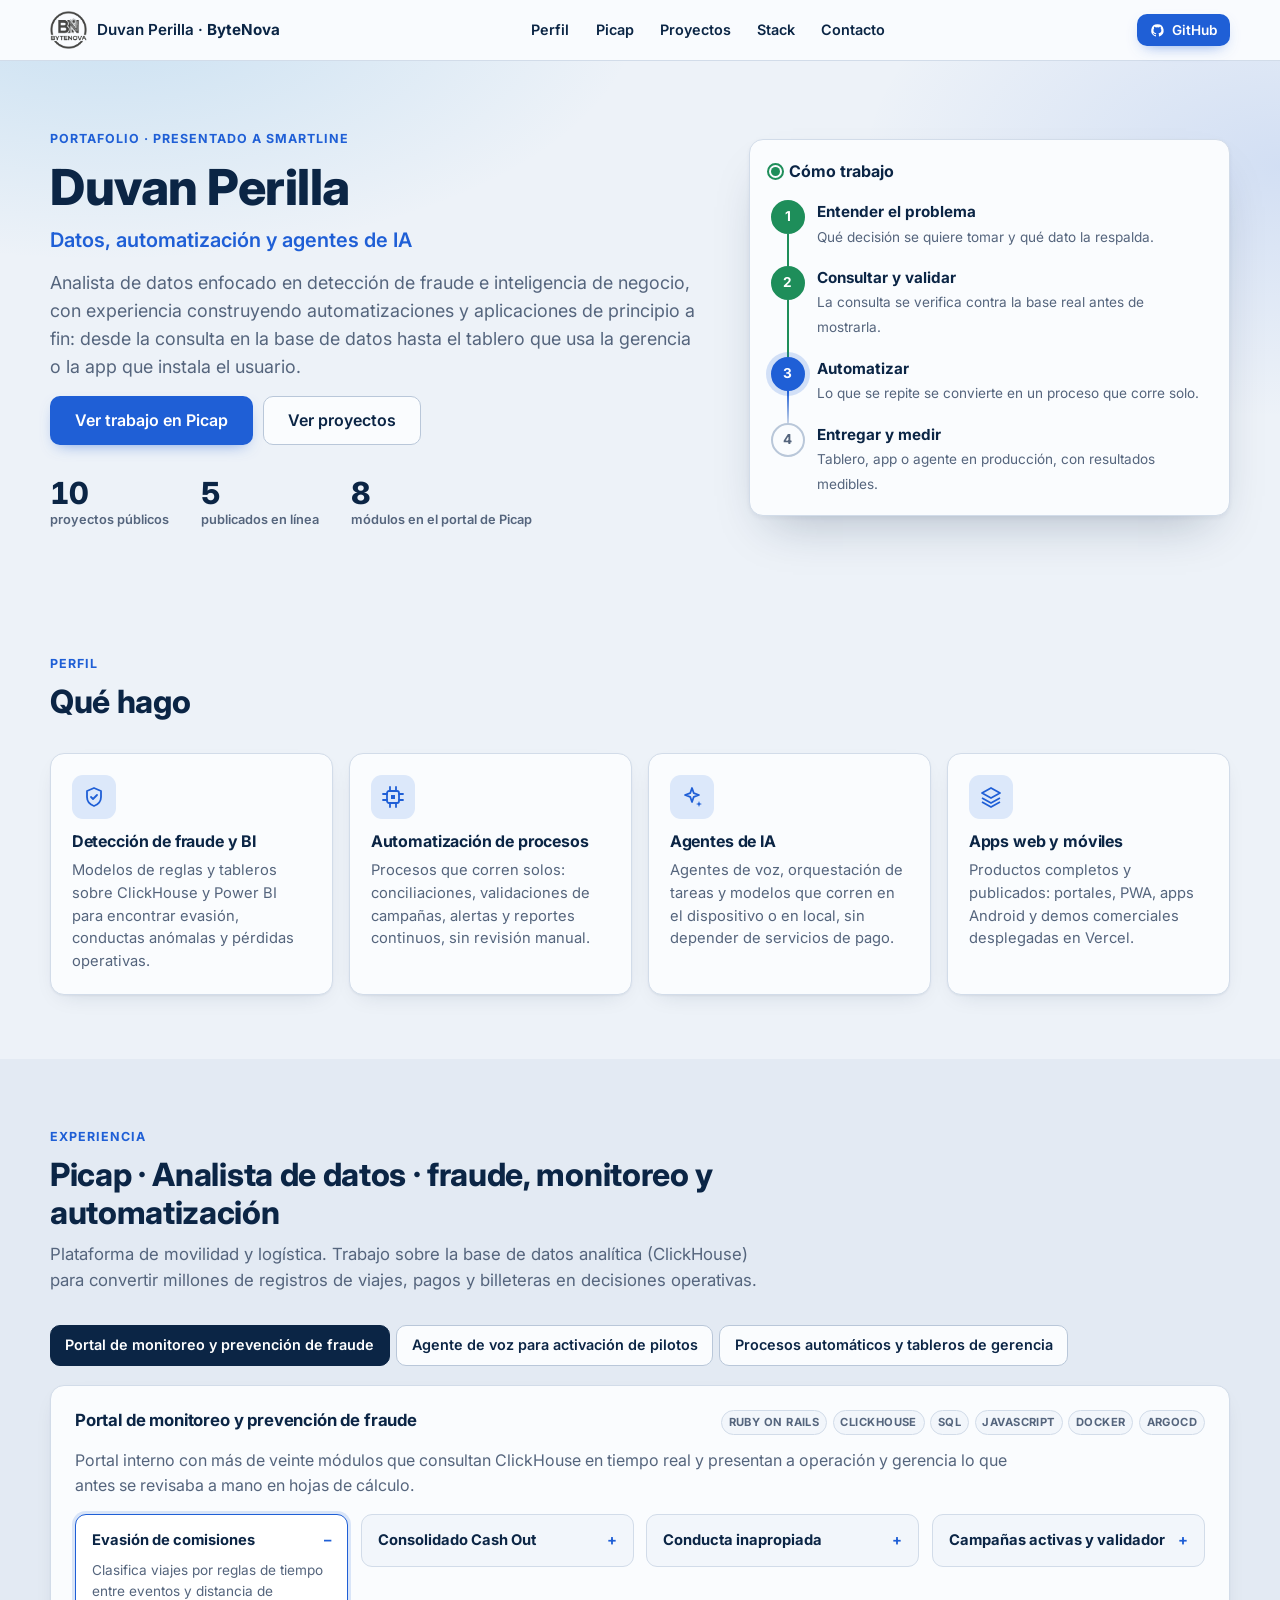
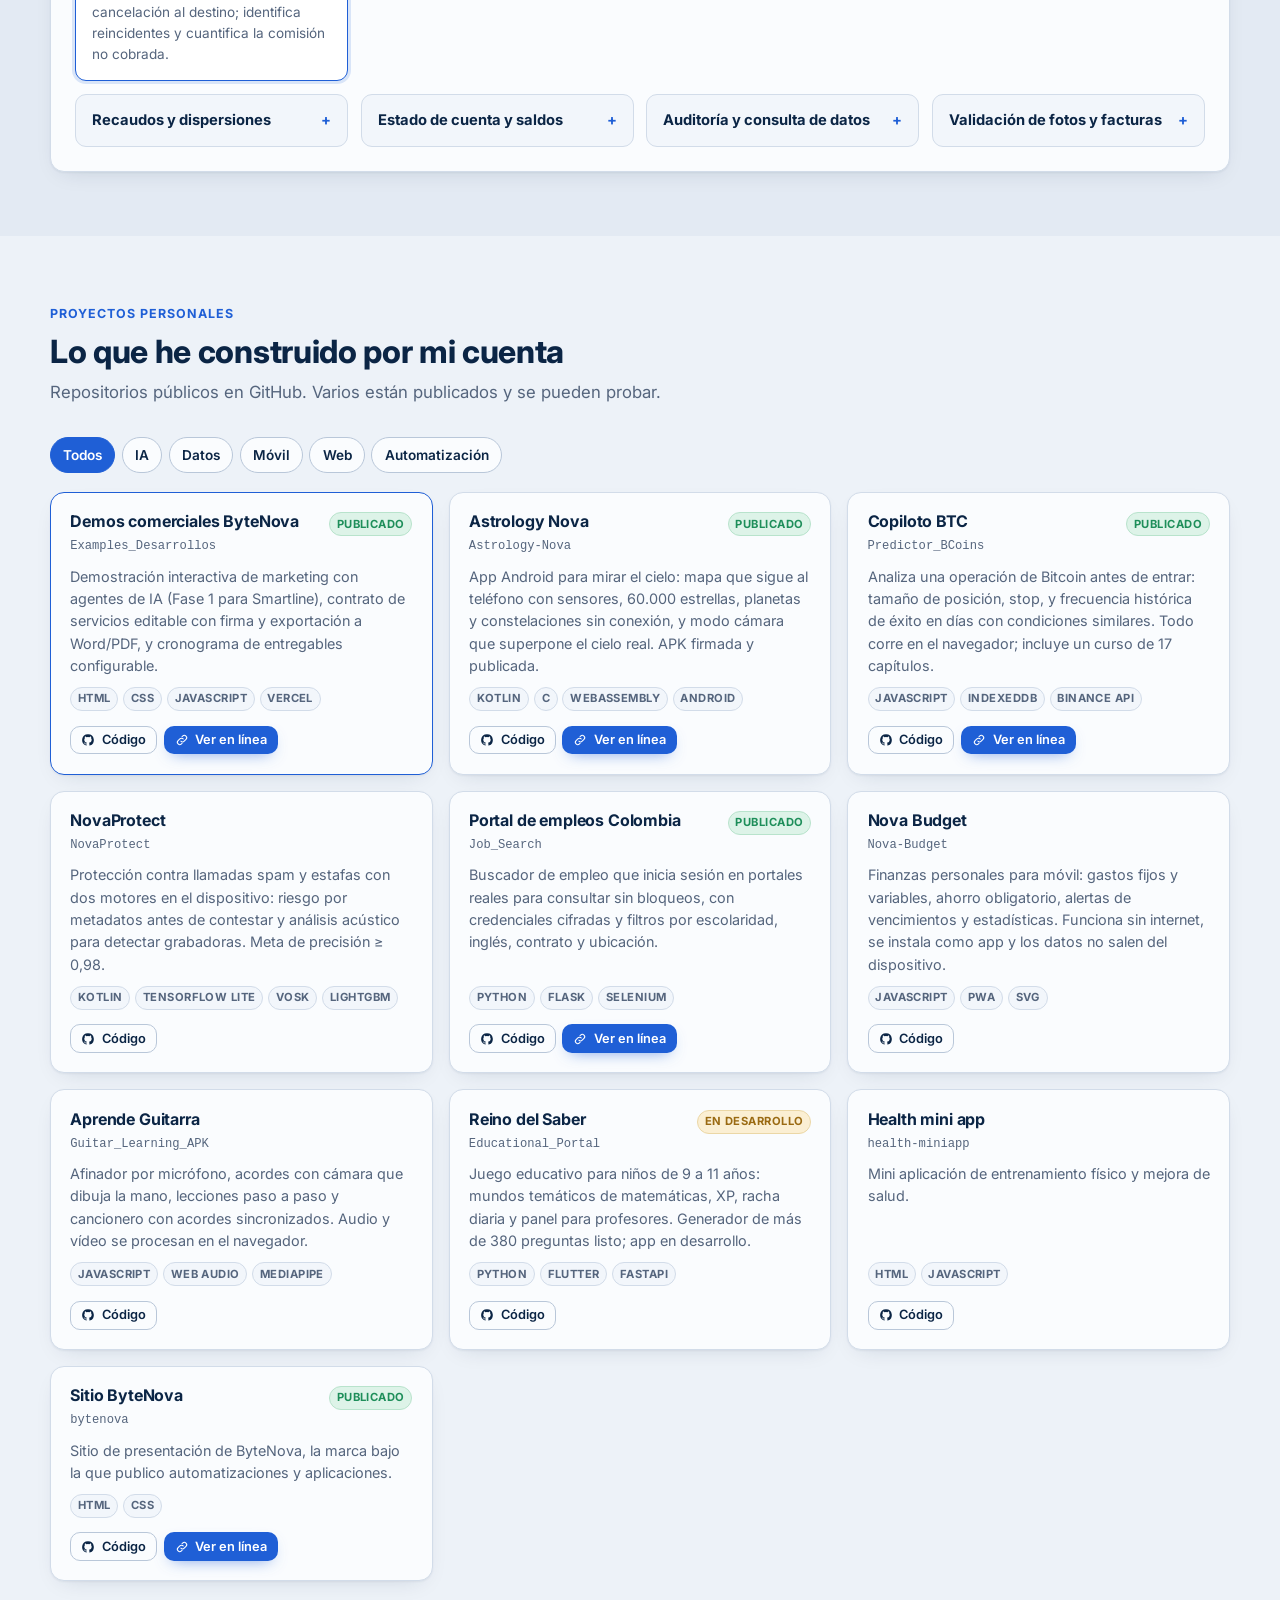
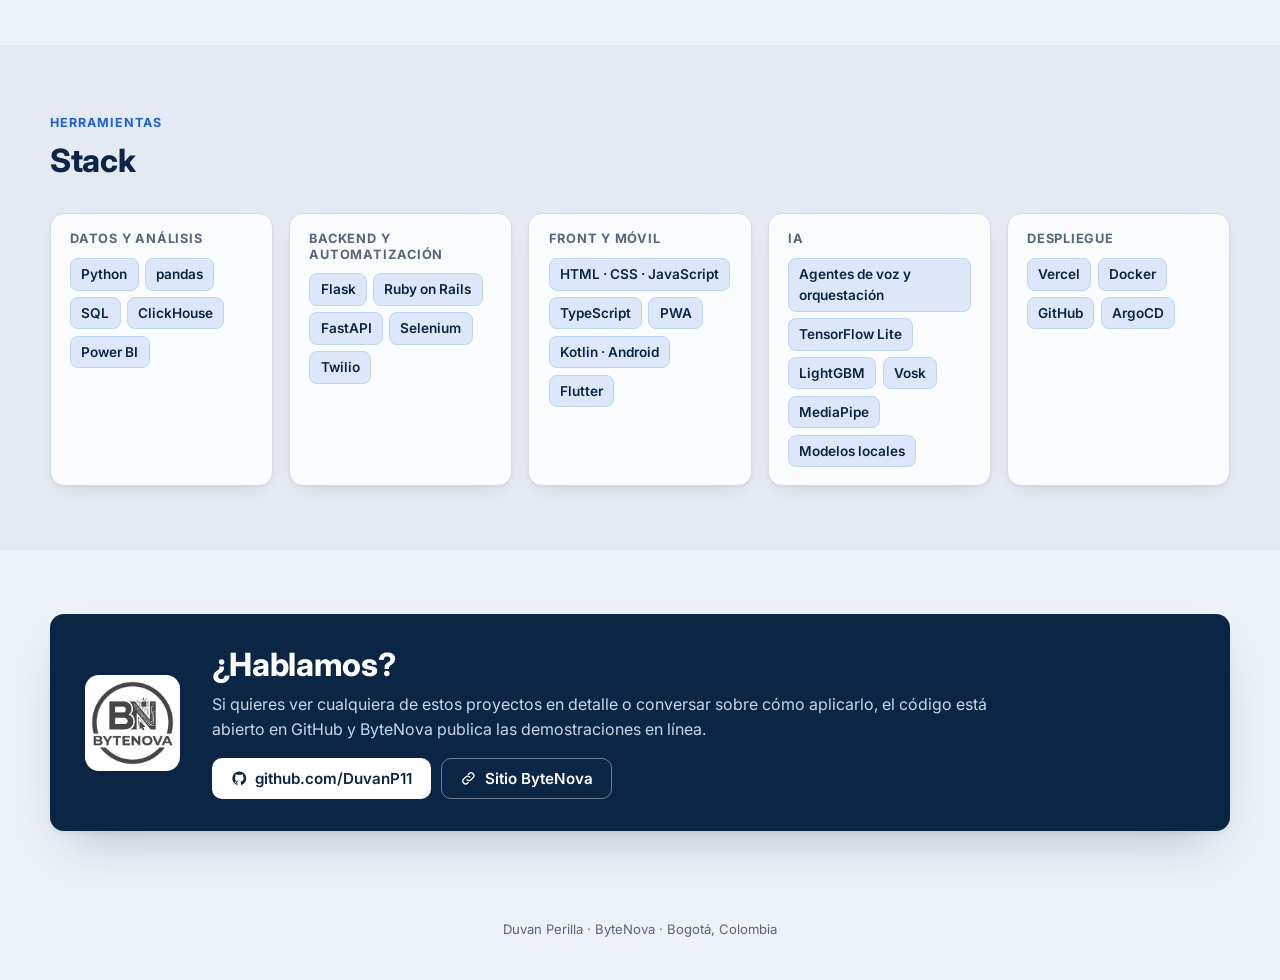
==== portafolio/index.html @ 6c01574f "Portafolio interactivo de Duvan Perilla / ByteNova Nueva carpeta portafolio/: resumen animado del tr" ====
<!DOCTYPE html>
<html lang="es">
<head>
  <meta charset="UTF-8">
  <meta name="viewport" content="width=device-width, initial-scale=1.0">
  <title>Duvan Perilla · ByteNova — Portafolio</title>
  <meta name="description" content="Resumen interactivo del trabajo de Duvan Perilla (ByteNova): detección de fraude y BI en Picap, automatización de procesos, agentes de IA y aplicaciones web y móviles.">
  <link rel="icon" href="assets/img/bytenova.png" type="image/png">
  <link rel="preconnect" href="https://fonts.googleapis.com">
  <link rel="preconnect" href="https://fonts.gstatic.com" crossorigin>
  <link href="https://fonts.googleapis.com/css2?family=Inter:wght@400;500;600;700;800&display=swap" rel="stylesheet">
  <link rel="stylesheet" href="assets/css/styles.css">
</head>
<body>

<svg width="0" height="0" style="position:absolute" aria-hidden="true">
  <symbol id="i-shield" viewBox="0 0 24 24"><path d="M12 3l7 3v6c0 4.5-3 7.5-7 9-4-1.5-7-4.5-7-9V6z" fill="none" stroke="currentColor" stroke-width="1.8" stroke-linejoin="round"/><path d="M9 12l2 2 4-4" fill="none" stroke="currentColor" stroke-width="1.8" stroke-linecap="round" stroke-linejoin="round"/></symbol>
  <symbol id="i-cpu" viewBox="0 0 24 24"><rect x="6" y="6" width="12" height="12" rx="2" fill="none" stroke="currentColor" stroke-width="1.8"/><rect x="10" y="10" width="4" height="4" fill="currentColor"/><path d="M9 2v4M15 2v4M9 18v4M15 18v4M2 9h4M2 15h4M18 9h4M18 15h4" stroke="currentColor" stroke-width="1.8" stroke-linecap="round"/></symbol>
  <symbol id="i-spark" viewBox="0 0 24 24"><path d="M12 3l1.8 5.2L19 10l-5.2 1.8L12 17l-1.8-5.2L5 10l5.2-1.8z" fill="none" stroke="currentColor" stroke-width="1.8" stroke-linejoin="round"/><path d="M19 16l.8 2.2L22 19l-2.2.8L19 22l-.8-2.2L16 19l2.2-.8z" fill="currentColor"/></symbol>
  <symbol id="i-layers" viewBox="0 0 24 24"><path d="M12 3l9 5-9 5-9-5z" fill="none" stroke="currentColor" stroke-width="1.8" stroke-linejoin="round"/><path d="M3 13l9 5 9-5M3 17l9 5 9-5" fill="none" stroke="currentColor" stroke-width="1.8" stroke-linejoin="round"/></symbol>
  <symbol id="i-github" viewBox="0 0 24 24"><path d="M12 2a10 10 0 0 0-3.2 19.5c.5.1.7-.2.7-.5v-1.8c-2.8.6-3.4-1.2-3.4-1.2-.4-1.1-1.1-1.4-1.1-1.4-.9-.6.1-.6.1-.6 1 .1 1.5 1 1.5 1 .9 1.6 2.4 1.1 3 .9.1-.7.4-1.1.6-1.4-2.2-.2-4.6-1.1-4.6-4.9 0-1.1.4-2 1-2.7-.1-.3-.4-1.3.1-2.7 0 0 .8-.3 2.7 1a9.4 9.4 0 0 1 5 0c1.9-1.3 2.7-1 2.7-1 .5 1.4.2 2.4.1 2.7.6.7 1 1.6 1 2.7 0 3.8-2.3 4.7-4.6 4.9.4.3.7.9.7 1.9V21c0 .3.2.6.7.5A10 10 0 0 0 12 2z" fill="currentColor"/></symbol>
  <symbol id="i-link" viewBox="0 0 24 24"><path d="M10 14a4 4 0 0 0 5.7 0l3-3a4 4 0 0 0-5.7-5.7l-1 1M14 10a4 4 0 0 0-5.7 0l-3 3a4 4 0 0 0 5.7 5.7l1-1" fill="none" stroke="currentColor" stroke-width="1.8" stroke-linecap="round"/></symbol>
  <symbol id="i-arrow" viewBox="0 0 24 24"><path d="M5 12h14M13 6l6 6-6 6" fill="none" stroke="currentColor" stroke-width="2" stroke-linecap="round" stroke-linejoin="round"/></symbol>
  <symbol id="i-db" viewBox="0 0 24 24"><ellipse cx="12" cy="6" rx="8" ry="3" fill="none" stroke="currentColor" stroke-width="1.8"/><path d="M4 6v12c0 1.7 3.6 3 8 3s8-1.3 8-3V6M4 12c0 1.7 3.6 3 8 3s8-1.3 8-3" fill="none" stroke="currentColor" stroke-width="1.8"/></symbol>
  <symbol id="i-phone" viewBox="0 0 24 24"><rect x="7" y="2" width="10" height="20" rx="2" fill="none" stroke="currentColor" stroke-width="1.8"/><path d="M11 18h2" stroke="currentColor" stroke-width="1.8" stroke-linecap="round"/></symbol>
  <symbol id="i-chart" viewBox="0 0 24 24"><path d="M4 20V10M10 20V4M16 20v-7M22 20H2" fill="none" stroke="currentColor" stroke-width="1.8" stroke-linecap="round"/></symbol>
  <symbol id="i-check" viewBox="0 0 24 24"><path d="M5 12.5l4.5 4.5L19 7.5" fill="none" stroke="currentColor" stroke-width="2.4" stroke-linecap="round" stroke-linejoin="round"/></symbol>
</svg>

<nav class="topnav" aria-label="Navegación">
  <div class="container topnav__inner">
    <a class="topnav__brand" href="#inicio"><img src="assets/img/bytenova.png" alt="ByteNova" width="900" height="917"><span>Duvan Perilla · <b>ByteNova</b></span></a>
    <ul class="topnav__links" id="navLinks">
      <li><a href="#perfil">Perfil</a></li>
      <li><a href="#picap">Picap</a></li>
      <li><a href="#proyectos">Proyectos</a></li>
      <li><a href="#stack">Stack</a></li>
      <li><a href="#contacto">Contacto</a></li>
    </ul>
    <a class="btn btn--primary btn--sm" id="ghTop" href="#" target="_blank" rel="noopener"><svg class="ico"><use href="#i-github"/></svg> GitHub</a>
  </div>
</nav>

<main>

<section class="hero" id="inicio">
  <div class="container hero__inner">
    <div class="hero__copy reveal">
      <span class="eyebrow" id="heroTag"></span>
      <h1 id="heroNombre"></h1>
      <p class="hero__title" id="heroTitulo"></p>
      <p class="lead" id="heroResumen"></p>
      <div class="hero__actions">
        <a class="btn btn--primary btn--lg" href="#picap">Ver trabajo en Picap</a>
        <a class="btn btn--ghost btn--lg" href="#proyectos">Ver proyectos</a>
      </div>
      <div class="hero__stats" id="heroStats"></div>
    </div>
    <div class="hero__visual reveal">
      <div class="flowcard">
        <div class="flowcard__head"><span class="dot-live"></span><span>Cómo trabajo</span></div>
        <ol class="flow" id="flujo"></ol>
      </div>
    </div>
  </div>
</section>

<section class="section" id="perfil">
  <div class="container">
    <div class="section__head reveal">
      <span class="eyebrow">Perfil</span>
      <h2>Qué hago</h2>
    </div>
    <div class="pillars" id="pilares"></div>
  </div>
</section>

<section class="section section--alt" id="picap">
  <div class="container">
    <div class="section__head reveal">
      <span class="eyebrow">Experiencia</span>
      <h2 id="picapTitulo"></h2>
      <p id="picapIntro"></p>
    </div>
    <div class="tabs reveal" id="picapTabs" role="tablist"></div>
    <div class="tabpanels" id="picapPanels"></div>
  </div>
</section>

<section class="section" id="proyectos">
  <div class="container">
    <div class="section__head reveal">
      <span class="eyebrow">Proyectos personales</span>
      <h2>Lo que he construido por mi cuenta</h2>
      <p>Repositorios públicos en GitHub. Varios están publicados y se pueden probar.</p>
    </div>
    <div class="filters reveal" id="filtros"></div>
    <div class="projects" id="proyectosGrid"></div>
  </div>
</section>

<section class="section section--alt" id="stack">
  <div class="container">
    <div class="section__head reveal">
      <span class="eyebrow">Herramientas</span>
      <h2>Stack</h2>
    </div>
    <div class="stack" id="stackGrid"></div>
  </div>
</section>

<section class="section" id="contacto">
  <div class="container">
    <div class="contact reveal">
      <img src="assets/img/bytenova.png" alt="ByteNova" width="900" height="917">
      <div>
        <h2>¿Hablamos?</h2>
        <p id="contactoTexto"></p>
        <div class="hero__actions" id="contactoLinks"></div>
      </div>
    </div>
  </div>
</section>

</main>

<footer class="foot"><div class="container"><span id="footTexto"></span></div></footer>

<script src="assets/js/datos.js"></script>
<script src="assets/js/app.js"></script>
</body>
</html>
---- portafolio/assets/css/styles.css ----
/* =====================================================================
   Portafolio · Duvan Perilla / ByteNova — misma paleta que las webs Smartline
   ===================================================================== */
:root {
  --bg: #EDF2F8; --bg-alt: #E3EAF3; --surface: #FAFCFE; --surface-2: #F2F6FB;
  --line: #D2DCE9; --line-strong: #B9C7D9;
  --navy: #0B2545; --blue: #1F5FD6; --blue-soft: #DCE8FA; --sl-blue: #3E9BD9;
  --text: #13213A; --muted: #55657D; --ok: #1E8E5A; --ok-soft: #DDF3E8; --warn: #9A6A12; --warn-soft: #FBEFD3;
  --radius: 14px; --shadow: 0 1px 2px rgba(11,37,69,.05), 0 8px 24px -12px rgba(11,37,69,.18);
  --shadow-lg: 0 2px 4px rgba(11,37,69,.05), 0 24px 48px -20px rgba(11,37,69,.28);
  --font: 'Inter', -apple-system, BlinkMacSystemFont, 'Segoe UI', Roboto, Helvetica, Arial, sans-serif;
  --ease: cubic-bezier(.2,.7,.2,1);
}
* { box-sizing: border-box; }
html { scroll-behavior: smooth; scroll-padding-top: 70px; }
body { margin: 0; font-family: var(--font); font-size: 16px; line-height: 1.55; color: var(--text); background: var(--bg); -webkit-font-smoothing: antialiased; }
img { max-width: 100%; display: block; }
h1, h2, h3 { margin: 0 0 .5rem; color: var(--navy); line-height: 1.2; letter-spacing: -.01em; }
h1 { font-size: clamp(2rem, 4.2vw, 3.1rem); font-weight: 800; }
h2 { font-size: clamp(1.5rem, 2.8vw, 2rem); font-weight: 750; }
h3 { font-size: 1.05rem; font-weight: 700; }
p { margin: 0 0 1rem; }
a { color: var(--blue); }
ul, ol { margin: 0; padding: 0; list-style: none; }
.container { width: min(1180px, 100% - 2rem); margin-inline: auto; }
.ico { width: 1.1em; height: 1.1em; flex: none; vertical-align: -.15em; }
.eyebrow { display: inline-block; font-size: .78rem; font-weight: 700; letter-spacing: .08em; text-transform: uppercase; color: var(--blue); margin-bottom: .6rem; }
.lead { font-size: 1.12rem; color: var(--muted); max-width: 44rem; }
.tag { display: inline-flex; align-items: center; gap: .3em; font-size: .7rem; font-weight: 700; letter-spacing: .04em; text-transform: uppercase; padding: .22em .6em; border-radius: 999px; border: 1px solid var(--line); background: var(--surface-2); color: var(--muted); white-space: nowrap; }
.tag--warn { background: var(--warn-soft); color: var(--warn); border-color: #EBD7A6; }
.tag--ok { background: var(--ok-soft); color: var(--ok); border-color: #B8E3CC; }

.btn { display: inline-flex; align-items: center; justify-content: center; gap: .5em; padding: .7em 1.2em; border-radius: 10px; font-weight: 600; font-size: .95rem; border: 1px solid transparent; cursor: pointer; text-decoration: none; line-height: 1.2; transition: transform .15s var(--ease), background .15s, border-color .15s; }
.btn:active { transform: translateY(1px); }
.btn--primary { background: var(--blue); color: #fff; box-shadow: 0 6px 16px -8px rgba(31,95,214,.7); }
.btn--primary:hover { background: #1A52BB; }
.btn--ghost { background: var(--surface); color: var(--navy); border-color: var(--line-strong); }
.btn--ghost:hover { border-color: var(--blue); color: var(--blue); }
.btn--lg { padding: .85em 1.5em; font-size: 1rem; }
.btn--sm { padding: .5em .9em; font-size: .85rem; }

/* nav */
.topnav { position: sticky; top: 0; z-index: 50; background: rgba(250,252,254,.92); backdrop-filter: blur(10px); -webkit-backdrop-filter: blur(10px); border-bottom: 1px solid var(--line); }
.topnav__inner { display: flex; align-items: center; gap: 1rem; min-height: 60px; }
.topnav__brand { display: flex; align-items: center; gap: .6rem; text-decoration: none; color: var(--navy); font-weight: 600; font-size: .95rem; }
.topnav__brand img { height: 38px; width: auto; }
.topnav__links { display: flex; gap: .2rem; flex: 1; justify-content: center; }
.topnav__links a { display: block; padding: .45em .8em; border-radius: 8px; color: var(--navy); text-decoration: none; font-weight: 600; font-size: .9rem; }
.topnav__links a:hover, .topnav__links a.is-active { background: var(--blue-soft); color: var(--blue); }

/* hero */
.hero { padding: 4rem 0 3.5rem; background: radial-gradient(900px 420px at 8% -10%, rgba(62,155,217,.2), transparent 60%), radial-gradient(700px 420px at 100% 20%, rgba(31,95,214,.13), transparent 60%), var(--bg); }
.hero__inner { display: grid; grid-template-columns: 1.15fr .85fr; gap: 3rem; align-items: center; }
.hero__title { font-size: 1.25rem; font-weight: 600; color: var(--blue); margin: 0 0 .8rem; }
.hero__actions { display: flex; gap: .6rem; flex-wrap: wrap; }
.hero__stats { display: flex; gap: 2rem; margin-top: 2rem; flex-wrap: wrap; }
.stat { display: flex; flex-direction: column; }
.stat__value { font-size: 1.9rem; font-weight: 800; color: var(--navy); letter-spacing: -.02em; font-variant-numeric: tabular-nums; line-height: 1.1; }
.stat__label { font-size: .8rem; color: var(--muted); font-weight: 600; }

.flowcard { background: var(--surface); border: 1px solid var(--line); border-radius: var(--radius); box-shadow: var(--shadow-lg); padding: 1.2rem 1.3rem; }
.flowcard__head { display: flex; align-items: center; gap: .6rem; font-weight: 700; color: var(--navy); margin-bottom: 1rem; }
.dot-live { width: 9px; height: 9px; border-radius: 50%; background: var(--ok); position: relative; }
.dot-live::after { content: ''; position: absolute; inset: -4px; border-radius: 50%; border: 2px solid var(--ok); animation: ping 1.4s ease-out infinite; }
@keyframes ping { 0% { transform: scale(.5); opacity: .8 } 100% { transform: scale(1.5); opacity: 0 } }
.flow { display: flex; flex-direction: column; }
.flow__step { display: grid; grid-template-columns: 34px 1fr; gap: .8rem; position: relative; padding-bottom: 1.1rem; }
.flow__step:last-child { padding-bottom: 0; }
.flow__step::before { content: ''; position: absolute; left: 16px; top: 34px; bottom: -2px; width: 2px; background: var(--line); }
.flow__step:last-child::before { display: none; }
.flow__step i { width: 34px; height: 34px; border-radius: 50%; border: 2px solid var(--line-strong); background: var(--surface); display: grid; place-items: center; font-style: normal; font-weight: 700; font-size: .85rem; color: var(--muted); transition: all .3s var(--ease); position: relative; z-index: 1; }
.flow__step strong { display: block; color: var(--navy); font-size: .95rem; }
.flow__step span { font-size: .85rem; color: var(--muted); }
.flow__step.is-on i { border-color: var(--blue); background: var(--blue); color: #fff; box-shadow: 0 0 0 5px rgba(31,95,214,.18); }
.flow__step.is-done i { border-color: var(--ok); background: var(--ok); color: #fff; }
.flow__step.is-done::before { background: var(--ok); }
.flow__step.is-on::before { background: linear-gradient(var(--blue), var(--line)); }

/* secciones */
.section { padding: 4rem 0; }
.section--alt { background: var(--bg-alt); }
.section__head { max-width: 46rem; margin-bottom: 2rem; }
.section__head p { color: var(--muted); font-size: 1.05rem; }

.pillars { display: grid; grid-template-columns: repeat(4, 1fr); gap: 1rem; }
.pillar { background: var(--surface); border: 1px solid var(--line); border-radius: var(--radius); padding: 1.3rem; box-shadow: var(--shadow); transition: transform .2s var(--ease), box-shadow .2s; }
.pillar:hover { transform: translateY(-3px); box-shadow: var(--shadow-lg); }
.pillar__icon { width: 44px; height: 44px; border-radius: 11px; background: var(--blue-soft); color: var(--blue); display: grid; place-items: center; margin-bottom: .8rem; }
.pillar__icon .ico { width: 24px; height: 24px; }
.pillar h3 { font-size: 1rem; }
.pillar p { color: var(--muted); font-size: .92rem; margin: 0; }

/* tabs Picap */
.tabs { display: flex; gap: .4rem; flex-wrap: wrap; margin-bottom: 1.2rem; }
.tab { font: inherit; font-weight: 600; font-size: .9rem; padding: .6em 1em; border-radius: 10px; border: 1px solid var(--line-strong); background: var(--surface); color: var(--navy); cursor: pointer; display: inline-flex; align-items: center; gap: .5em; }
.tab[aria-selected="true"] { background: var(--navy); color: #fff; border-color: var(--navy); }
.tabpanel { display: none; animation: fadeUp .4s var(--ease); }
.tabpanel.is-active { display: block; }
@keyframes fadeUp { from { opacity: 0; transform: translateY(10px) } to { opacity: 1; transform: none } }
.pp { background: var(--surface); border: 1px solid var(--line); border-radius: var(--radius); box-shadow: var(--shadow); padding: 1.5rem; }
.pp__head { display: flex; justify-content: space-between; gap: 1rem; flex-wrap: wrap; align-items: flex-start; margin-bottom: .6rem; }
.pp__stack { display: flex; gap: .35rem; flex-wrap: wrap; }
.pp__resumen { color: var(--muted); max-width: 60rem; }
.modules { display: grid; grid-template-columns: repeat(4, 1fr); gap: .8rem; margin-top: 1rem; align-items: start; }
.module { background: var(--surface-2); border: 1px solid var(--line); border-radius: 11px; padding: .9rem 1rem; cursor: pointer; transition: border-color .2s, background .2s, transform .2s var(--ease); }
.module:hover { border-color: var(--blue); transform: translateY(-2px); }
.module.is-open { background: #fff; border-color: var(--blue); box-shadow: 0 0 0 3px rgba(31,95,214,.15); }
.module strong { display: flex; justify-content: space-between; align-items: center; gap: .5rem; font-size: .92rem; color: var(--navy); }
.module strong::after { content: '+'; color: var(--blue); font-weight: 700; }
.module.is-open strong::after { content: '–'; }
.module p { margin: .5rem 0 0; font-size: .85rem; color: var(--muted); display: none; }
.module.is-open p { display: block; animation: fadeUp .3s var(--ease); }
.pipeline { display: flex; align-items: stretch; gap: 0; margin: 1.2rem 0; overflow-x: auto; padding-bottom: .3rem; }
.pipeline__step { flex: 1; min-width: 150px; background: var(--surface-2); border: 1px solid var(--line); border-radius: 10px; padding: .7rem .8rem; font-size: .85rem; font-weight: 600; color: var(--navy); position: relative; display: flex; align-items: center; gap: .5rem; transition: border-color .3s, background .3s; }
.pipeline__step i { width: 22px; height: 22px; border-radius: 50%; background: var(--line-strong); color: #fff; font-style: normal; font-size: .72rem; display: grid; place-items: center; flex: none; }
.pipeline__step.is-on { border-color: var(--blue); background: #fff; box-shadow: 0 0 0 3px rgba(31,95,214,.15); }
.pipeline__step.is-on i { background: var(--blue); }
.pipeline__arrow { display: flex; align-items: center; padding: 0 .35rem; color: var(--line-strong); flex: none; }
.results { display: grid; grid-template-columns: repeat(2, 1fr); gap: .8rem; margin-top: .5rem; }
.result { background: var(--surface-2); border: 1px solid var(--line); border-radius: 11px; padding: .9rem 1rem; }
.result__label { font-size: .72rem; text-transform: uppercase; letter-spacing: .06em; color: var(--muted); font-weight: 700; }
.result__vals { display: flex; align-items: baseline; gap: .6rem; margin-top: .2rem; }
.result__antes { font-size: 1.1rem; color: var(--muted); text-decoration: line-through; }
.result__despues { font-size: 1.7rem; font-weight: 800; color: var(--ok); letter-spacing: -.02em; }
.result .ico { color: var(--muted); }
.pp__nota { font-size: .78rem; color: var(--muted); margin: .6rem 0 0; }
.pp__links { display: flex; gap: .5rem; flex-wrap: wrap; margin-top: 1rem; }

/* proyectos */
.filters { display: flex; gap: .4rem; flex-wrap: wrap; margin-bottom: 1.2rem; }
.filter { font: inherit; font-weight: 600; font-size: .85rem; padding: .45em .9em; border-radius: 999px; border: 1px solid var(--line-strong); background: var(--surface); color: var(--navy); cursor: pointer; }
.filter[aria-pressed="true"] { background: var(--blue); border-color: var(--blue); color: #fff; }
.projects { display: grid; grid-template-columns: repeat(3, 1fr); gap: 1rem; }
.project { background: var(--surface); border: 1px solid var(--line); border-radius: var(--radius); box-shadow: var(--shadow); padding: 1.2rem; display: flex; flex-direction: column; gap: .6rem; transition: transform .25s var(--ease), box-shadow .25s, opacity .3s; }
.project:hover { transform: translateY(-3px); box-shadow: var(--shadow-lg); }
.project.is-hidden { display: none; }
.project--destacado { border-color: var(--blue); }
.project__top { display: flex; justify-content: space-between; gap: .5rem; align-items: flex-start; }
.project h3 { font-size: 1rem; margin: 0; }
.project__repo { font-size: .76rem; color: var(--muted); font-family: ui-monospace, SFMono-Regular, Menlo, monospace; }
.project p { color: var(--muted); font-size: .9rem; margin: 0; flex: 1; }
.project__stack { display: flex; gap: .3rem; flex-wrap: wrap; }
.project__links { display: flex; gap: .4rem; flex-wrap: wrap; margin-top: .3rem; }
.project__links .btn { font-size: .8rem; padding: .45em .8em; }

/* stack */
.stack { display: grid; grid-template-columns: repeat(auto-fit, minmax(220px, 1fr)); gap: 1rem; }
.stack__group { background: var(--surface); border: 1px solid var(--line); border-radius: var(--radius); padding: 1.1rem 1.2rem; box-shadow: var(--shadow); }
.stack__group h3 { font-size: .8rem; text-transform: uppercase; letter-spacing: .06em; color: var(--muted); margin-bottom: .7rem; }
.stack__items { display: flex; gap: .4rem; flex-wrap: wrap; }
.chip { display: inline-block; font-size: .85rem; font-weight: 600; padding: .35em .75em; border-radius: 8px; background: var(--blue-soft); color: var(--navy); border: 1px solid #BFD3F5; }

/* contacto */
.contact { display: flex; align-items: center; gap: 2rem; background: var(--navy); color: #fff; border-radius: var(--radius); padding: 2rem 2.2rem; box-shadow: var(--shadow-lg); }
.contact img { height: 96px; width: auto; background: #fff; border-radius: 14px; padding: 6px; }
.contact h2 { color: #fff; }
.contact p { color: #C8D6EA; max-width: 50rem; }
.contact .btn--ghost { background: transparent; color: #fff; border-color: rgba(255,255,255,.4); }
.contact .btn--ghost:hover { background: rgba(255,255,255,.1); border-color: #fff; color: #fff; }
.contact .btn--primary { background: #fff; color: var(--navy); box-shadow: none; }
.foot { padding: 1.5rem 0 2.5rem; text-align: center; color: var(--muted); font-size: .82rem; }

/* animación de aparición */
.reveal { opacity: 0; transform: translateY(18px); transition: opacity .6s var(--ease), transform .6s var(--ease); }
.reveal.is-in { opacity: 1; transform: none; }

@media (max-width: 1000px) { .pillars { grid-template-columns: repeat(2, 1fr); } .modules { grid-template-columns: repeat(2, 1fr); } .projects { grid-template-columns: repeat(2, 1fr); } }
@media (max-width: 760px) {
  .hero { padding: 2.5rem 0 2.5rem; }
  .hero__inner { grid-template-columns: 1fr; gap: 2rem; }
  .topnav__links { display: none; }
  .topnav__brand span { display: none; }
  .pillars, .modules, .projects, .results { grid-template-columns: 1fr; }
  .contact { flex-direction: column; align-items: flex-start; padding: 1.5rem; }
  .section { padding: 3rem 0; }
  .hero__stats { gap: 1.2rem; }
}
@media (prefers-reduced-motion: reduce) { *, *::before, *::after { animation-duration: .01ms !important; transition-duration: .01ms !important; } .reveal { opacity: 1; transform: none; } }
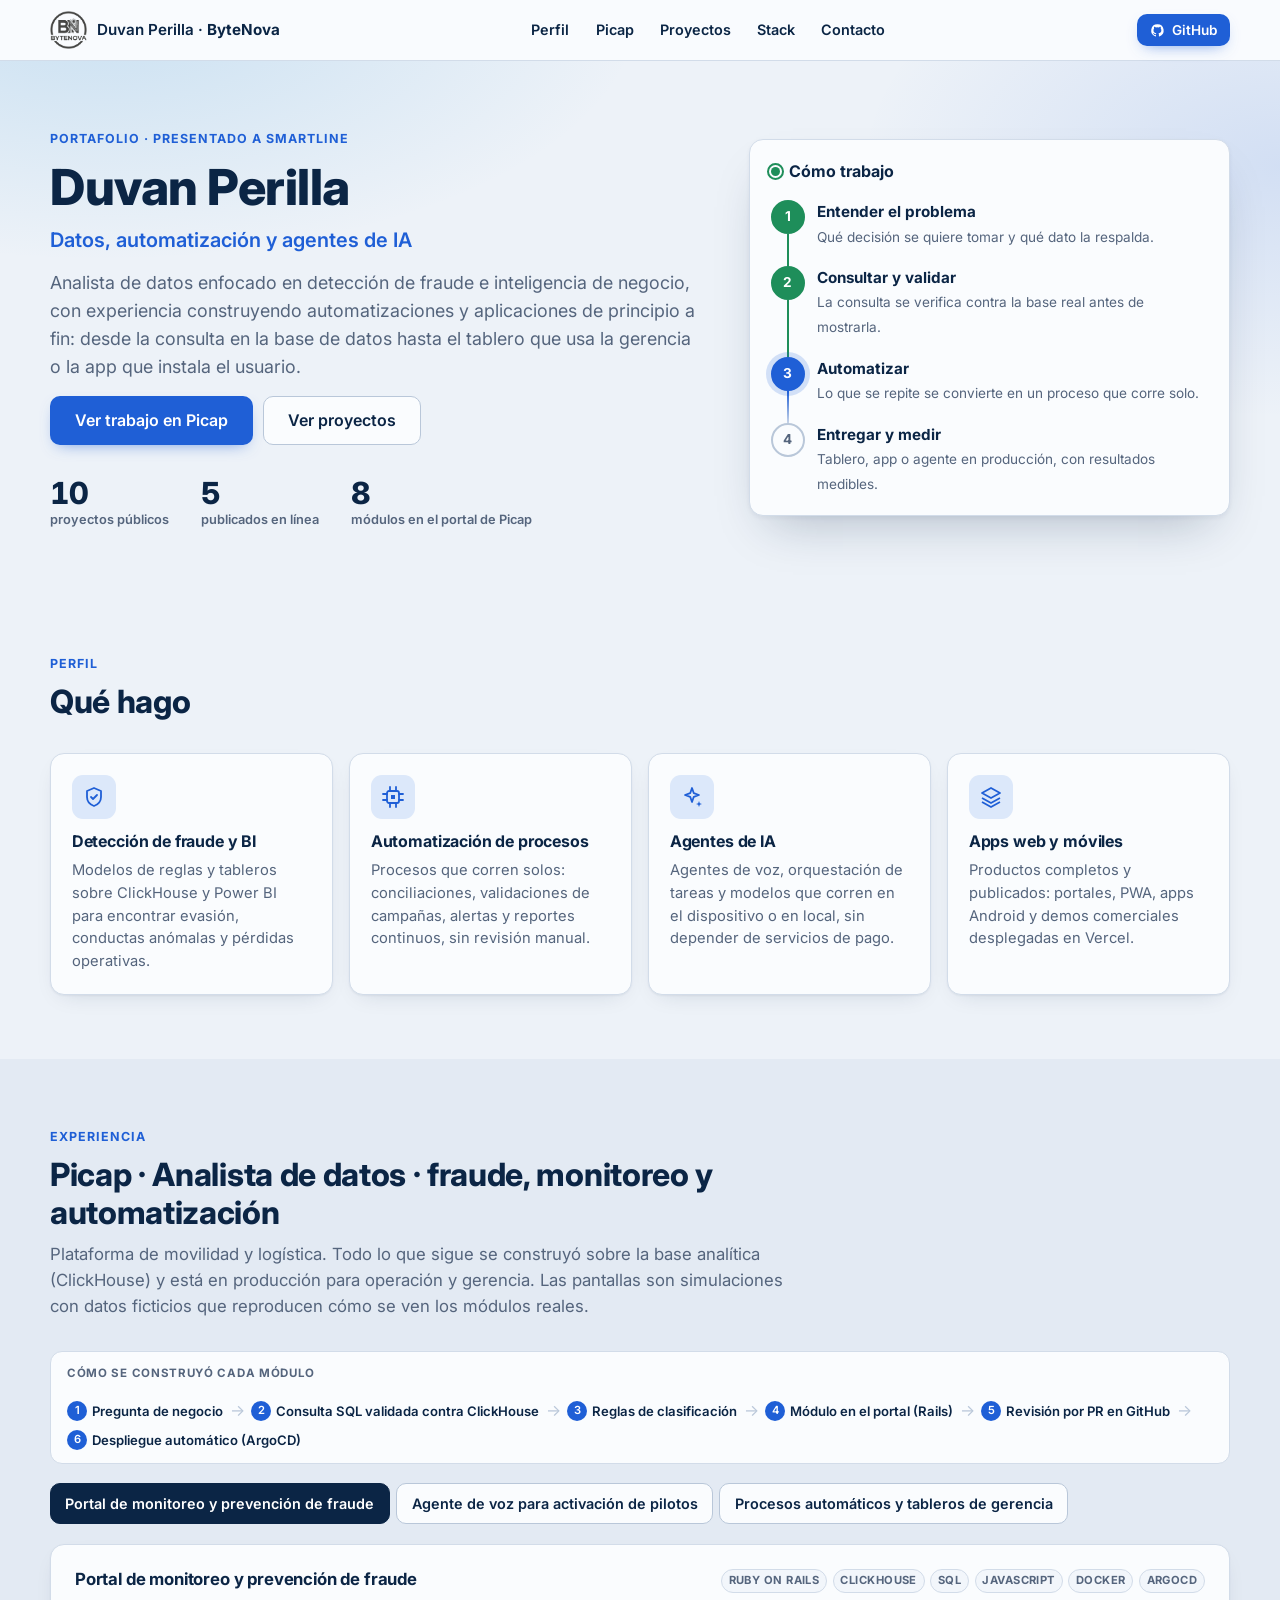
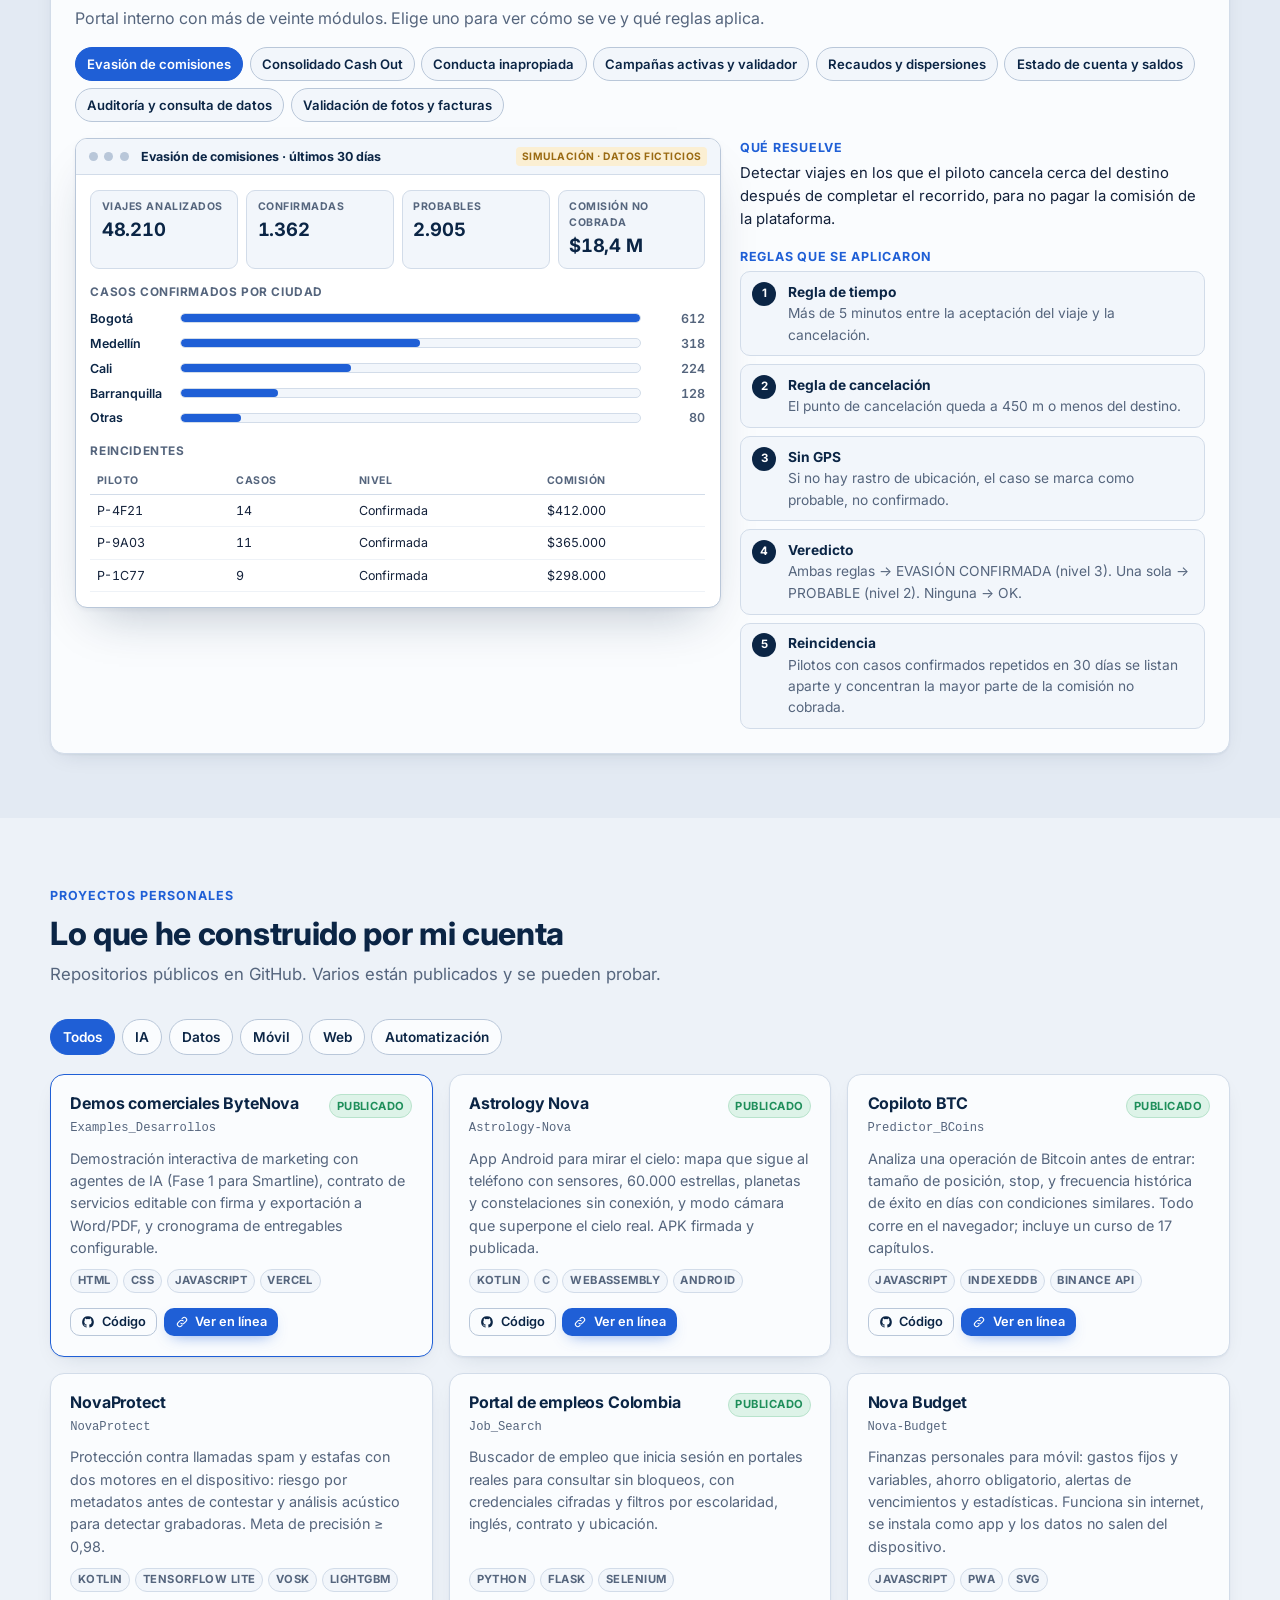
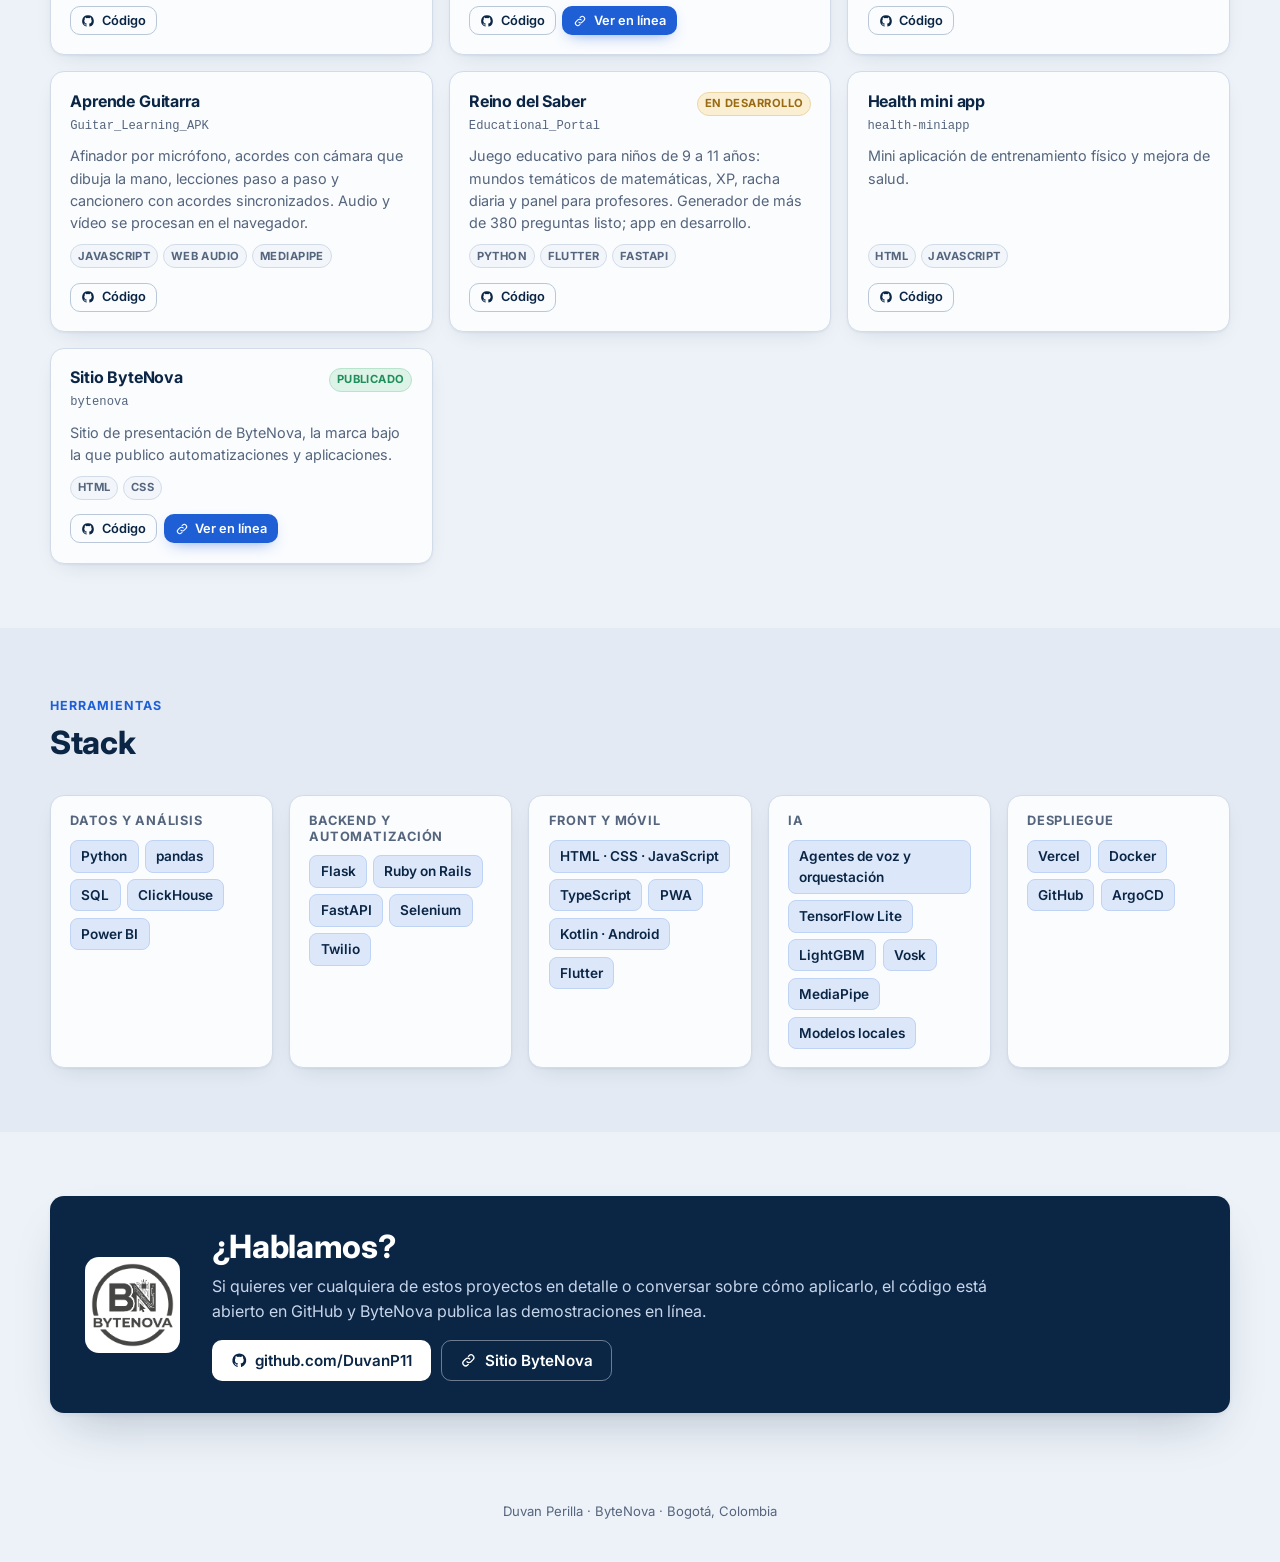
==== commit 986a550e: "Sincronizar portafolio con el repositorio Portafolio Co-Authored-By: Claude Opus 5 (1M context) <nor" ====
--- a/portafolio/index.html
+++ b/portafolio/index.html
@@ -82,6 +82,7 @@
       <h2 id="picapTitulo"></h2>
       <p id="picapIntro"></p>
     </div>
+    <div class="build reveal" id="picapBuild"></div>
     <div class="tabs reveal" id="picapTabs" role="tablist"></div>
     <div class="tabpanels" id="picapPanels"></div>
   </div>
--- a/portafolio/assets/css/styles.css
+++ b/portafolio/assets/css/styles.css
@@ -126,6 +126,59 @@
 .pp__nota { font-size: .78rem; color: var(--muted); margin: .6rem 0 0; }
 .pp__links { display: flex; gap: .5rem; flex-wrap: wrap; margin-top: 1rem; }
 
+/* construcción */
+.build { background: var(--surface); border: 1px solid var(--line); border-radius: 12px; padding: .8rem 1rem; margin-bottom: 1.2rem; display: flex; align-items: center; gap: 1rem; flex-wrap: wrap; }
+.build__label { font-size: .72rem; font-weight: 700; text-transform: uppercase; letter-spacing: .06em; color: var(--muted); white-space: nowrap; }
+.build__steps { display: flex; align-items: center; gap: .4rem; flex-wrap: wrap; }
+.build__step { display: inline-flex; align-items: center; gap: .4em; font-size: .82rem; font-weight: 600; color: var(--navy); }
+.build__step i { width: 20px; height: 20px; border-radius: 50%; background: var(--blue); color: #fff; font-style: normal; font-size: .7rem; display: grid; place-items: center; }
+.build__arrow { color: var(--line-strong); }
+
+/* selector de módulos y vista */
+.modsel { display: flex; gap: .4rem; flex-wrap: wrap; margin: 1rem 0; }
+.modsel__btn { font: inherit; font-weight: 600; font-size: .82rem; padding: .45em .85em; border-radius: 999px; border: 1px solid var(--line-strong); background: var(--surface-2); color: var(--navy); cursor: pointer; }
+.modsel__btn[aria-pressed="true"] { background: var(--blue); border-color: var(--blue); color: #fff; }
+.modview { display: none; }
+.modview.is-active { display: block; animation: fadeUp .35s var(--ease); }
+.modview__grid { display: grid; grid-template-columns: 1.25fr .9fr; gap: 1.2rem; align-items: start; margin-top: .6rem; }
+.modview__side h4 { font-size: .78rem; text-transform: uppercase; letter-spacing: .06em; color: var(--blue); margin: 0 0 .3rem; }
+.modview__side p { color: var(--text); font-size: .93rem; margin-bottom: 1rem; }
+.rules ol { display: grid; gap: .5rem; counter-reset: r; }
+.rules li { display: grid; grid-template-columns: 26px 1fr; gap: .6rem; background: var(--surface-2); border: 1px solid var(--line); border-radius: 10px; padding: .6rem .7rem; font-size: .86rem; counter-increment: r; }
+.rules li::before { content: counter(r); width: 24px; height: 24px; border-radius: 50%; background: var(--navy); color: #fff; font-size: .72rem; font-weight: 700; display: grid; place-items: center; }
+.rules li b { display: block; color: var(--navy); }
+.rules li span { color: var(--muted); }
+
+/* pantalla simulada */
+.screen { border: 1px solid var(--line-strong); border-radius: 12px; background: #fff; box-shadow: var(--shadow-lg); overflow: hidden; }
+.screen__bar { display: flex; align-items: center; gap: .4rem; padding: .5rem .8rem; background: var(--surface-2); border-bottom: 1px solid var(--line); font-size: .78rem; font-weight: 700; color: var(--navy); }
+.screen__bar i { width: 9px; height: 9px; border-radius: 50%; background: var(--line-strong); }
+.screen__bar span { margin-left: .4rem; flex: 1; white-space: nowrap; overflow: hidden; text-overflow: ellipsis; }
+.screen__bar em { font-style: normal; font-size: .64rem; font-weight: 700; text-transform: uppercase; letter-spacing: .05em; color: var(--warn); background: var(--warn-soft); padding: .15em .5em; border-radius: 4px; white-space: nowrap; }
+.screen__body { padding: .9rem; display: grid; gap: .9rem; }
+.scr__kpis { display: grid; grid-template-columns: repeat(auto-fit, minmax(110px, 1fr)); gap: .5rem; }
+.scr__kpi { background: var(--surface-2); border: 1px solid var(--line); border-radius: 9px; padding: .5rem .65rem; }
+.scr__kpi span { display: block; font-size: .66rem; text-transform: uppercase; letter-spacing: .05em; color: var(--muted); font-weight: 700; }
+.scr__kpi b { display: block; font-size: 1.15rem; color: var(--navy); font-variant-numeric: tabular-nums; letter-spacing: -.01em; }
+.scr__block h5 { margin: 0 0 .45rem; font-size: .74rem; text-transform: uppercase; letter-spacing: .05em; color: var(--muted); }
+.scr__bars { display: grid; gap: .35rem; }
+.scr__bar { display: grid; grid-template-columns: 82px 1fr 56px; gap: .5rem; align-items: center; font-size: .78rem; }
+.scr__bar span { color: var(--navy); font-weight: 600; white-space: nowrap; overflow: hidden; text-overflow: ellipsis; }
+.scr__bar b { text-align: right; font-variant-numeric: tabular-nums; color: var(--muted); font-weight: 600; }
+.scr__track { height: 10px; background: var(--surface-2); border: 1px solid var(--line); border-radius: 6px; overflow: hidden; }
+.scr__track i { display: block; height: 100%; width: var(--w); background: var(--blue); border-radius: 6px; transition: width .9s var(--ease); }
+.scr__table { width: 100%; border-collapse: collapse; font-size: .78rem; }
+.scr__table th { text-align: left; font-size: .66rem; text-transform: uppercase; letter-spacing: .05em; color: var(--muted); padding: .3rem .4rem; border-bottom: 1px solid var(--line); }
+.scr__table td { padding: .38rem .4rem; border-bottom: 1px solid #EEF2F7; color: var(--text); font-variant-numeric: tabular-nums; }
+.scr__table td.is-ok { color: var(--ok); font-weight: 700; }
+.scr__table td.is-bad { color: #B42318; font-weight: 700; }
+.scr__tl { display: grid; gap: .3rem; }
+.scr__tl li { display: grid; grid-template-columns: 62px 1fr; gap: .6rem; font-size: .8rem; opacity: 0; transform: translateX(-6px); transition: opacity .35s var(--ease), transform .35s var(--ease); }
+.scr__tl li.is-in { opacity: 1; transform: none; }
+.scr__tl time { color: var(--muted); font-variant-numeric: tabular-nums; font-weight: 600; }
+.scr__tl span { color: var(--text); position: relative; padding-left: .9rem; }
+.scr__tl span::before { content: ''; position: absolute; left: 0; top: .45em; width: 7px; height: 7px; border-radius: 50%; background: var(--blue); }
+
 /* proyectos */
 .filters { display: flex; gap: .4rem; flex-wrap: wrap; margin-bottom: 1.2rem; }
 .filter { font: inherit; font-weight: 600; font-size: .85rem; padding: .45em .9em; border-radius: 999px; border: 1px solid var(--line-strong); background: var(--surface); color: var(--navy); cursor: pointer; }
@@ -164,13 +217,14 @@
 .reveal { opacity: 0; transform: translateY(18px); transition: opacity .6s var(--ease), transform .6s var(--ease); }
 .reveal.is-in { opacity: 1; transform: none; }
 
-@media (max-width: 1000px) { .pillars { grid-template-columns: repeat(2, 1fr); } .modules { grid-template-columns: repeat(2, 1fr); } .projects { grid-template-columns: repeat(2, 1fr); } }
+@media (max-width: 1000px) { .pillars { grid-template-columns: repeat(2, 1fr); } .projects { grid-template-columns: repeat(2, 1fr); } .modview__grid { grid-template-columns: 1fr; } }
 @media (max-width: 760px) {
   .hero { padding: 2.5rem 0 2.5rem; }
   .hero__inner { grid-template-columns: 1fr; gap: 2rem; }
   .topnav__links { display: none; }
   .topnav__brand span { display: none; }
-  .pillars, .modules, .projects, .results { grid-template-columns: 1fr; }
+  .pillars, .projects, .results { grid-template-columns: 1fr; }
+  .scr__bar { grid-template-columns: 64px 1fr 48px; }
   .contact { flex-direction: column; align-items: flex-start; padding: 1.5rem; }
   .section { padding: 3rem 0; }
   .hero__stats { gap: 1.2rem; }
